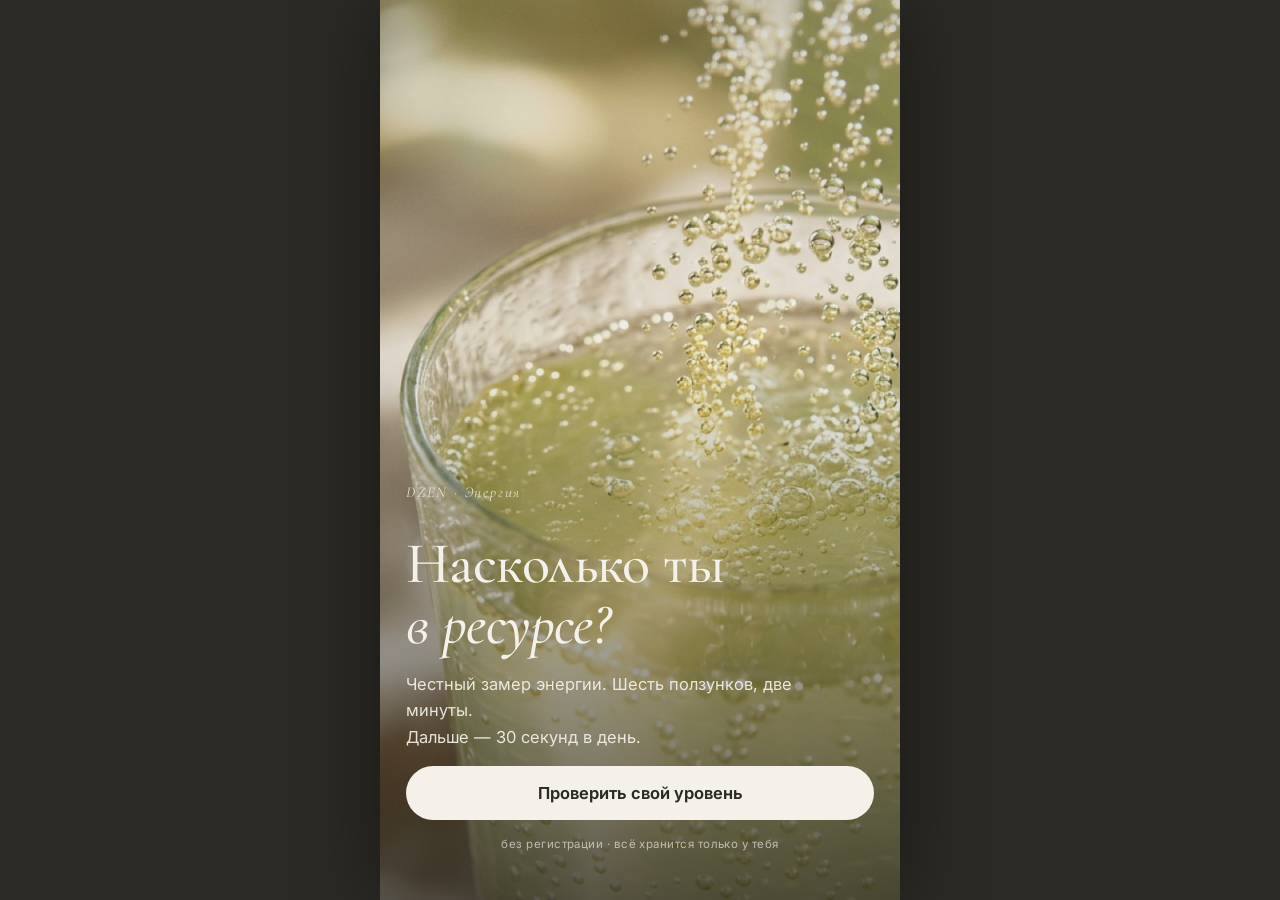
==== index.html @ 1c47b62d "DZEN Энергия — Версия 10.0: трекер ресурса, сезоны привычек, живые фоны Co-Authored-By: Claude Fable" ====
<!DOCTYPE html>
<html lang="ru">
<head>
<meta charset="UTF-8">
<meta name="viewport" content="width=device-width, initial-scale=1.0, viewport-fit=cover">
<title>DZEN · Энергия — насколько ты в ресурсе?</title>
<meta name="description" content="Честный замер энергии за 2 минуты. Одна привычка в фокусе. 7 дней — один сезон. Газировка, после которой чувствуешь себя лучше.">
<meta property="og:title" content="DZEN · Энергия — насколько ты в ресурсе?">
<meta property="og:description" content="Замерь уровень энергии за 2 минуты и запусти свой первый сезон из 7 серий.">
<meta property="og:image" content="assets/img/scene_hero.jpg">
<link rel="icon" href="data:image/svg+xml,<svg xmlns='http://www.w3.org/2000/svg' viewBox='0 0 100 100'><text y='.9em' font-size='90'>⚡</text></svg>">
<link rel="stylesheet" href="assets/style.css">
</head>
<body>
<div class="app" id="app">

  <!-- ЭКРАН 0 · ХИРО -->
  <section class="scr scr-cinema" id="scr-hero">
    <div class="cinefade" data-img-a="assets/img/scene_hero.jpg" data-img-b="assets/img/scene_hero_b.jpg"></div>
    <div class="cine-veil"></div>
    <div class="cine-content">
      <div class="brandline">DZEN · Энергия</div>
      <h1 class="display">Насколько ты<br><em>в&nbsp;ресурсе?</em></h1>
      <p class="cine-sub">Честный замер энергии. Шесть ползунков, две минуты.<br>Дальше — 30 секунд в день.</p>
      <button class="btn btn-light" id="btn-start">Проверить свой уровень</button>
      <div class="tiny cine-tiny">без регистрации · всё хранится только у тебя</div>
    </div>
  </section>

  <!-- ЭКРАНЫ ИСТОРИИ · 3 ПАНЕЛИ -->
  <section class="scr scr-cinema" id="scr-story1">
    <div class="cinefade" data-img-a="assets/img/scene_stress.jpg" data-img-b="assets/img/scene_stress_b.jpg"></div>
    <div class="cine-veil dark"></div>
    <div class="cine-content">
      <div class="story-step">1 / 3</div>
      <h2 class="display">Мир не даёт передышки</h2>
      <p class="cine-sub">Курс валют. Ставка ЦБ. Новости, от которых дёргается глаз.
      Стресс приходит снаружи — и списывает твою энергию, как подписка, которую ты не оформлял.</p>
      <button class="btn btn-light story-next">Дальше</button>
    </div>
  </section>

  <section class="scr scr-cinema" id="scr-story2">
    <div class="cinefade" data-img-a="assets/img/scene_joy.jpg" data-img-b="assets/img/scene_joy_b.jpg"></div>
    <div class="cine-veil"></div>
    <div class="cine-content">
      <div class="story-step">2 / 3</div>
      <h2 class="display">А ты сюда пришёл жить</h2>
      <p class="cine-sub">В комфорте, в балансе, с ощущением радости.
      Это не каприз — это то, ради чего всё затевалось.</p>
      <button class="btn btn-light story-next">Дальше</button>
    </div>
  </section>

  <section class="scr scr-cinema" id="scr-story3">
    <div class="cinefade" data-img-a="assets/img/scene_long.jpg" data-img-b="assets/img/scene_long_b.jpg"></div>
    <div class="cine-veil"></div>
    <div class="cine-content">
      <div class="story-step">3 / 3</div>
      <h2 class="display">И пусть это длится долго</h2>
      <p class="cine-sub">Радость легко занять у будущего себя.
      Привычки — это способ, которым сегодняшний кайф не превращается в завтрашний счёт.</p>
      <button class="btn btn-light" id="btn-to-quiz">Замерить энергию</button>
    </div>
  </section>

  <!-- КВИЗ · ПО ОДНОМУ ВОПРОСУ -->
  <section class="scr scr-paper" id="scr-quiz">
    <div class="quiz-top">
      <div class="quiz-progress" id="quiz-progress"></div>
      <button class="quiz-back" id="quiz-back" aria-label="Назад">←</button>
    </div>
    <div class="quiz-body" id="quiz-body"><!-- вопросы рисует JS --></div>
  </section>

  <!-- СЧИТАЕМ -->
  <section class="scr scr-paper scr-center" id="scr-calc">
    <div class="calc-can" id="calc-can"></div>
    <h2 class="display" id="calc-word">Считаем…</h2>
    <p class="sub" id="calc-line">Сверяем с внутренней бухгалтерией</p>
  </section>

  <!-- РЕЗУЛЬТАТ -->
  <section class="scr scr-paper" id="scr-result">
    <div class="pad">
      <div class="eyebrow">Твой индекс ресурса</div>
      <div class="bignum" id="res-num">0</div>
      <div class="res-scaleline"><div class="res-scalefill" id="res-fill"></div><div class="res-dot" id="res-dot"></div></div>
      <h2 id="res-verdict" class="res-verdict"></h2>
      <p class="sub" id="res-sub"></p>
      <div class="factors" id="res-factors"></div>
      <div class="leak-card" id="res-leak"></div>
      <button class="btn btn-ink" id="btn-to-shelf">Выбрать один фокус</button>
      <div class="tiny center">Дальше — самое важное: не всё сразу, а одна привычка.</div>
    </div>
  </section>

  <!-- ПОЛКА ПРИВЫЧЕК -->
  <section class="scr scr-paper" id="scr-shelf">
    <div class="pad">
      <div class="eyebrow">Сезон 1 · 7 серий</div>
      <h2>Выбери <em class="serif">одну</em> привычку</h2>
      <p class="sub">Не пять сразу. Одна. Семь дней подряд — это один сезон.
      Каждый день — одна серия по 30 секунд.</p>
    </div>
    <div class="shelf" id="shelf"><!-- постеры рисует JS --></div>
    <div class="pad">
      <div class="shelf-hint" id="shelf-hint"></div>
      <button class="btn btn-ink" id="btn-pick" disabled>Запустить сезон</button>
    </div>
  </section>

  <!-- ПЛАН / НАПОМИНАНИЕ -->
  <section class="scr scr-paper" id="scr-plan">
    <div class="pad">
      <div class="eyebrow">Сезон запущен</div>
      <h2 id="plan-title"></h2>
      <p class="sub">Серия 1 выходит сегодня. Зайди вечером, подвинь три ползунка —
      и день засчитан. Без самобичевания: сорвался — тоже данные.</p>
      <div class="plan-card">
        <div class="plan-row"><span>⏰</span><div><b>Напоминание</b><div class="small">Каждый вечер, чтобы серия не сорвалась</div></div></div>
        <div class="remind-time"><label class="small" for="remind-time">Время замера</label>
          <input type="time" id="remind-time" value="21:30"></div>
        <button class="btn btn-soft" id="btn-tg-remind">Напоминание в Telegram</button>
        <button class="btn btn-soft" id="btn-ics">Добавить в календарь</button>
      </div>
      <button class="btn btn-ink" id="btn-plan-done">Понял, до вечера</button>
    </div>
  </section>

  <!-- ЕЖЕДНЕВНЫЙ ЗАМЕР -->
  <section class="scr scr-paper" id="scr-check">
    <div class="pad">
      <div class="eyebrow" id="check-eyebrow">Серия 1 из 7</div>
      <h2>Замер дня</h2>
      <p class="sub">Три ползунка. Тридцать секунд. Честно.</p>
      <div id="check-sliders"></div>
      <button class="btn btn-ink" id="btn-check-done">День засчитан</button>
    </div>
  </section>

  <!-- РЕЗУЛЬТАТ ДНЯ -->
  <section class="scr scr-paper scr-center" id="scr-dayres">
    <div class="dayres-emoji" id="dayres-emoji">⚡</div>
    <h2 class="display" id="dayres-title"></h2>
    <p class="sub center pad-h" id="dayres-sub"></p>
    <div class="streak-pill" id="dayres-streak"></div>
    <button class="btn btn-ink" id="btn-dayres-home">К прогрессу</button>
  </section>

  <!-- ДОМ / ПРОГРЕСС -->
  <section class="scr scr-paper" id="scr-home">
    <div class="home-hero">
      <div class="cinefade" data-img-a="assets/img/scene_hero.jpg" data-img-b="assets/img/scene_hero_b.jpg"></div>
      <div class="cine-veil"></div>
      <div class="home-hero-content">
        <div class="brandline">DZEN · Энергия</div>
        <div class="home-season" id="home-season"></div>
        <div class="ring-wrap"><svg id="ring" viewBox="0 0 120 120"></svg>
          <div class="ring-center"><div class="ring-num" id="ring-num">0</div><div class="ring-label">из 7 серий</div></div>
        </div>
      </div>
    </div>
    <div class="pad">
      <button class="btn btn-ink" id="btn-go-check">Замерить день · 30 сек</button>
      <div class="home-checked tiny center" id="home-checked"></div>

      <div class="card">
        <div class="card-title">Энергия по дням</div>
        <svg id="spark" viewBox="0 0 300 90" preserveAspectRatio="none"></svg>
        <div class="spark-legend tiny" id="spark-legend"></div>
      </div>

      <div class="card" id="insight-card" hidden>
        <div class="card-title">Находка</div>
        <p id="insight-text" class="insight"></p>
      </div>

      <div class="card">
        <div class="card-title">Ачивки</div>
        <div class="achv-row" id="achv-row"></div>
      </div>

      <div class="card habit-card" id="habit-card"></div>

      <div class="dzen-banner">
        <img src="assets/img/poster_drink.jpg" alt="" class="dzen-banner-img">
        <div>
          <div class="serif dzen-banner-title">Энергия любит пузырьки</div>
          <p class="small">DZEN — газировка без сахара, с клетчаткой для микробиоты.
          Польза, которую не надо терпеть. Ищи в Додо Пицце.</p>
        </div>
      </div>

      <div class="home-foot tiny">
        <a href="#" id="btn-demo">показать, как будет через неделю · демо</a>
        <a href="#" id="btn-reset">начать заново</a>
      </div>
    </div>
  </section>

  <!-- АЧИВКА · ФИНАЛ СЕЗОНА -->
  <section class="scr scr-paper scr-center" id="scr-achieve">
    <canvas id="confetti"></canvas>
    <div class="achieve-wrap">
      <div class="eyebrow">Финал сезона</div>
      <canvas id="share-card" width="1080" height="1350"></canvas>
      <p class="sub center">Ты правда красавчик. Такое не стыдно показать.</p>
      <div class="share-row">
        <button class="btn btn-ink" id="btn-share-tg">Поделиться в Telegram</button>
        <button class="btn btn-soft" id="btn-share-save">Скачать картинку</button>
      </div>
      <button class="btn btn-soft" id="btn-achieve-next" hidden>Запустить сезон 2 · добавить привычку</button>
      <button class="btn btn-ghost" id="btn-achieve-home">К прогрессу</button>
    </div>
  </section>

  <!-- ШТОРКА TELEGRAM -->
  <div class="sheet" id="sheet-tg">
    <div class="sheet-card">
      <div class="sheet-grab"></div>
      <h3>Напоминание в Telegram</h3>
      <p class="small">Телеграм не умеет сам писать тебе по расписанию без бота — но есть трюк на 20 секунд:</p>
      <ol class="small sheet-list">
        <li>Нажми кнопку ниже — откроется Telegram с готовым сообщением.</li>
        <li>Отправь его себе в «Избранное».</li>
        <li>Зажми сообщение → «Отправить позже» → выбери завтрашний вечер. Повторишь за 2 секунды, когда придёт.</li>
      </ol>
      <button class="btn btn-ink" id="btn-tg-open">Открыть Telegram</button>
      <button class="btn btn-ghost sheet-close">Закрыть</button>
    </div>
  </div>

</div>
<script src="assets/app.js"></script>
</body>
</html>
---- assets/style.css ----
/* ============ DZEN · Энергия · Версия 10.0 ============ */

@font-face{
  font-family:'Cormorant Garamond';
  src:url('fonts/cormorant.ttf') format('truetype');
  font-weight:250 700; font-display:swap;
}
@font-face{
  font-family:'Cormorant Garamond';
  src:url('fonts/cormorant-italic.ttf') format('truetype');
  font-weight:250 700; font-style:italic; font-display:swap;
}
@font-face{
  font-family:'Inter';
  src:url('fonts/inter.ttf') format('truetype');
  font-weight:100 900; font-display:swap;
}

:root{
  --paper:#F4F1EA; --card:#FBFAF6; --ink:#2B2A26; --muted:#6E6A5F; --line:#DFDACE;
  --lime:#A8C96B; --lime-d:#56732E; --lime-l:#ECF0DD;
  --terra:#C0563E; --terra-l:#F4E3DD;
  --mango:#C2791B; --grape:#7A5C93;
  --night:#191813;
  --r:22px;
  --shadow:0 14px 40px rgba(43,42,38,.10);
}

*{margin:0;padding:0;box-sizing:border-box;-webkit-tap-highlight-color:transparent}
[hidden]{display:none!important}
html{scroll-behavior:smooth}
body{
  font-family:'Inter',-apple-system,system-ui,sans-serif;
  background:var(--ink); color:var(--ink);
  font-size:16px; line-height:1.55;
  -webkit-font-smoothing:antialiased;
}
.app{
  max-width:520px;margin:0 auto;min-height:100dvh;position:relative;
  background:var(--paper);overflow:hidden;
}

/* ---------- типографика ---------- */
.serif,.display{font-family:'Cormorant Garamond',Georgia,serif}
h1.display{font-size:clamp(42px,11vw,58px);font-weight:500;line-height:1.04;letter-spacing:-.01em}
h2.display{font-size:clamp(32px,8.5vw,44px);font-weight:500;line-height:1.08}
h1 em,h2 em{font-style:italic}
h2{font-size:clamp(24px,6.4vw,31px);font-weight:600;letter-spacing:-.015em;line-height:1.15;font-family:'Inter',sans-serif}
h2 .serif{font-style:italic;font-weight:500;font-size:1.12em}
h3{font-size:20px;font-weight:650}
.sub{color:var(--muted);font-size:16px;margin-top:12px}
.small{font-size:13.5px;color:var(--muted);line-height:1.5}
.tiny{font-size:11.5px;color:var(--muted);letter-spacing:.04em}
.center{text-align:center}
.eyebrow{
  font-size:11.5px;font-weight:650;letter-spacing:.14em;text-transform:uppercase;
  color:var(--lime-d);margin-bottom:10px;
}
.brandline{
  font-family:'Cormorant Garamond',serif;font-style:italic;font-size:15px;
  letter-spacing:.12em;opacity:.85;margin-bottom:14px;
}
.bignum{
  font-size:clamp(96px,30vw,150px);font-weight:250;line-height:.95;
  font-family:'Cormorant Garamond',serif;font-variant-numeric:tabular-nums;
  margin:6px 0 10px;
}

/* ---------- экраны ---------- */
.scr{display:none;min-height:100dvh;position:relative}
.scr.on{display:flex;flex-direction:column;animation:scrIn .55s cubic-bezier(.22,.9,.3,1)}
@keyframes scrIn{from{opacity:0;transform:translateY(14px)}to{opacity:1;transform:none}}
.scr-paper{background:var(--paper)}
.scr-center{align-items:center;justify-content:center;text-align:center;gap:6px}
.pad{padding:28px 22px 40px;display:flex;flex-direction:column;gap:14px}
.pad-h{padding:0 26px}

/* ---------- кино-экраны ---------- */
.scr-cinema{color:var(--paper);justify-content:flex-end}
.cinefade{position:absolute;inset:0;overflow:hidden;background:var(--night)}
.cinefade img{
  position:absolute;inset:0;width:100%;height:100%;object-fit:cover;
  opacity:0;transition:opacity 2.6s ease;
  animation:kenburns 18s ease-in-out infinite alternate;
}
.cinefade img.show{opacity:1}
@keyframes kenburns{from{transform:scale(1)}to{transform:scale(1.09) translateY(-1.5%)}}
.cine-veil{
  position:absolute;inset:0;
  background:linear-gradient(180deg,rgba(25,24,19,.18) 0%,rgba(25,24,19,.05) 38%,rgba(25,24,19,.72) 100%);
}
.cine-veil.dark{background:linear-gradient(180deg,rgba(25,24,19,.4),rgba(25,24,19,.86))}
.cine-content{
  position:relative;padding:34px 26px calc(46px + env(safe-area-inset-bottom));
  display:flex;flex-direction:column;gap:16px;
}
.cine-sub{font-size:16.5px;line-height:1.6;opacity:.92;max-width:40ch}
.cine-tiny{opacity:.66;color:var(--paper);text-align:center}
.story-step{
  font-size:11.5px;letter-spacing:.2em;opacity:.7;
  font-variant-numeric:tabular-nums;
}

/* ---------- кнопки ---------- */
.btn{
  border:0;border-radius:999px;padding:17px 26px;font-family:'Inter',sans-serif;
  font-size:16.5px;font-weight:650;cursor:pointer;width:100%;
  transition:transform .15s ease,box-shadow .15s ease,opacity .2s;
  touch-action:manipulation;
}
.btn:active{transform:scale(.97)}
.btn:disabled{opacity:.35;cursor:default}
.btn-light{background:var(--paper);color:var(--ink)}
.btn-ink{background:var(--ink);color:var(--paper);box-shadow:var(--shadow)}
.btn-soft{background:var(--lime-l);color:var(--lime-d)}
.btn-ghost{background:transparent;color:var(--muted);font-weight:550}
.btn:focus-visible{outline:3px solid var(--lime);outline-offset:2px}

/* ---------- квиз ---------- */
.quiz-top{padding:18px 22px 0;display:flex;flex-direction:column;gap:14px}
.quiz-progress{display:flex;gap:6px}
.quiz-progress i{flex:1;height:3px;border-radius:2px;background:var(--line);transition:background .3s}
.quiz-progress i.done{background:var(--lime-d)}
.quiz-back{
  background:none;border:0;font-size:22px;color:var(--muted);cursor:pointer;
  width:44px;height:44px;margin-left:-12px;border-radius:50%;
}
.quiz-body{flex:1;display:flex;flex-direction:column;padding:8px 22px 40px}
.q{display:flex;flex-direction:column;flex:1;animation:scrIn .45s ease}
.q-num{font-size:12px;letter-spacing:.16em;color:var(--muted);margin-bottom:14px;font-variant-numeric:tabular-nums}
.q h2{margin-bottom:8px}
.q-expl{
  margin-top:14px;background:var(--card);border:1px solid var(--line);
  border-radius:16px;padding:14px 16px;font-size:13.5px;color:var(--muted);line-height:1.55;
}
.q-expl b{color:var(--ink)}
.q-expl summary{cursor:pointer;font-weight:650;color:var(--lime-d);list-style:none;font-size:13.5px}
.q-expl summary::before{content:'?  ';font-weight:700}
.q-mid{flex:1;display:flex;flex-direction:column;justify-content:center;gap:8px;min-height:220px}
.q-value{
  text-align:center;font-family:'Cormorant Garamond',serif;font-weight:400;
  font-size:clamp(60px,20vw,92px);line-height:1;font-variant-numeric:tabular-nums;
  transition:color .2s;
}
.q-word{text-align:center;font-size:15px;color:var(--muted);min-height:24px;font-weight:550}
.q-foot{display:flex;flex-direction:column;gap:10px}

/* ползунок */
.sld{--fill:0%;--tint:var(--lime-d);position:relative;padding:18px 0}
.sld input{
  -webkit-appearance:none;appearance:none;width:100%;height:56px;background:none;
  cursor:pointer;position:relative;z-index:2;
}
.sld-track{
  position:absolute;left:0;right:0;top:50%;height:14px;transform:translateY(-50%);
  border-radius:99px;background:var(--line);overflow:hidden;
}
.sld-fill{
  position:absolute;left:0;top:0;bottom:0;width:var(--fill);
  background:linear-gradient(90deg,var(--lime) 0%,var(--tint) 100%);
  border-radius:99px;transition:width .06s linear;
}
.sld input::-webkit-slider-thumb{
  -webkit-appearance:none;width:34px;height:34px;border-radius:50%;
  background:var(--card);border:3px solid var(--ink);
  box-shadow:0 4px 14px rgba(43,42,38,.25);
}
.sld input::-moz-range-thumb{
  width:30px;height:30px;border-radius:50%;background:var(--card);
  border:3px solid var(--ink);box-shadow:0 4px 14px rgba(43,42,38,.25);
}
.sld-ends{display:flex;justify-content:space-between;font-size:12px;color:var(--muted);margin-top:-6px}

/* банка-ползунок энергии */
.can-viz{display:flex;justify-content:center;margin-bottom:4px}
.can-viz svg{width:104px;height:168px;overflow:visible}

/* ---------- считаем ---------- */
.calc-can{width:110px;height:178px;margin-bottom:18px}
#calc-line{min-height:24px}

/* ---------- результат ---------- */
.res-scaleline{position:relative;height:10px;border-radius:99px;margin:6px 0 18px;
  background:linear-gradient(90deg,var(--terra),var(--mango),var(--lime))}
.res-scalefill{display:none}
.res-dot{
  position:absolute;top:50%;left:0;width:22px;height:22px;border-radius:50%;
  background:var(--card);border:3px solid var(--ink);transform:translate(-50%,-50%);
  transition:left 1.4s cubic-bezier(.22,.9,.3,1);
}
.res-verdict{margin-top:4px}
.factors{display:flex;flex-direction:column;gap:10px;margin:10px 0}
.factor{display:grid;grid-template-columns:120px 1fr 34px;gap:10px;align-items:center;font-size:13.5px}
.factor .fbar{height:8px;border-radius:99px;background:var(--line);overflow:hidden}
.factor .fbar i{display:block;height:100%;border-radius:99px;background:var(--lime);width:0;transition:width 1s ease .3s}
.factor.low .fbar i{background:var(--terra)}
.factor .fval{text-align:right;color:var(--muted);font-variant-numeric:tabular-nums}
.leak-card{
  background:var(--terra-l);border-radius:var(--r);padding:16px 18px;font-size:14.5px;
  color:var(--ink);line-height:1.55;
}
.leak-card b{color:var(--terra)}

/* ---------- полка ---------- */
.shelf{
  display:flex;gap:14px;overflow-x:auto;padding:6px 22px 18px;
  scroll-snap-type:x mandatory;scrollbar-width:none;
}
.shelf::-webkit-scrollbar{display:none}
.poster{
  flex:0 0 62%;scroll-snap-align:center;border-radius:var(--r);overflow:hidden;
  position:relative;aspect-ratio:2/3;cursor:pointer;border:0;padding:0;text-align:left;
  background:var(--card);
  transition:transform .3s cubic-bezier(.22,.9,.3,1),box-shadow .3s;
  box-shadow:0 8px 26px rgba(43,42,38,.12);
}
.poster img{position:absolute;inset:0;width:100%;height:100%;object-fit:cover}
.poster-veil{
  position:absolute;inset:0;
  background:linear-gradient(180deg,transparent 42%,rgba(25,24,19,.78));
}
.poster-txt{position:absolute;left:16px;right:16px;bottom:14px;color:var(--paper)}
.poster-title{font-family:'Cormorant Garamond',serif;font-size:24px;font-weight:600;line-height:1.1}
.poster-line{font-size:12.5px;opacity:.85;margin-top:4px;line-height:1.4}
.poster-badge{
  position:absolute;top:12px;left:12px;background:rgba(25,24,19,.55);color:var(--paper);
  backdrop-filter:blur(6px);border-radius:99px;padding:5px 11px;font-size:11px;letter-spacing:.06em;
}
.poster-check{
  position:absolute;top:12px;right:12px;width:30px;height:30px;border-radius:50%;
  background:var(--lime);color:var(--ink);display:none;align-items:center;justify-content:center;
  font-weight:800;font-size:16px;box-shadow:0 4px 12px rgba(0,0,0,.3);
}
.poster.sel{transform:scale(1.03);box-shadow:0 0 0 3px var(--lime),0 16px 40px rgba(43,42,38,.25)}
.poster.sel .poster-check{display:flex}
.shelf-hint{min-height:44px;font-size:14px;color:var(--muted);text-align:center;line-height:1.5}
.shelf-hint b{color:var(--lime-d)}

/* ---------- план ---------- */
.plan-card{
  background:var(--card);border:1px solid var(--line);border-radius:var(--r);
  padding:18px;display:flex;flex-direction:column;gap:12px;
}
.plan-row{display:flex;gap:12px;align-items:flex-start;font-size:15px}
.plan-row span{font-size:22px}
.remind-time{display:flex;align-items:center;justify-content:space-between;gap:10px}
.remind-time input{
  border:1px solid var(--line);background:var(--paper);border-radius:12px;
  padding:10px 14px;font-family:'Inter',sans-serif;font-size:16px;color:var(--ink);
}

/* ---------- ежедневный замер ---------- */
.check-block{margin:8px 0 4px}
.check-q{font-size:17px;font-weight:650;margin-bottom:2px}
.check-word{font-size:13.5px;color:var(--muted);min-height:20px;text-align:right;font-weight:550}

/* ---------- итог дня ---------- */
.dayres-emoji{font-size:64px;animation:pop .7s cubic-bezier(.2,1.6,.4,1)}
@keyframes pop{from{transform:scale(0)}to{transform:scale(1)}}
.streak-pill{
  background:var(--lime-l);color:var(--lime-d);font-weight:700;border-radius:99px;
  padding:10px 20px;font-size:15px;margin:10px 0 16px;
}
#btn-dayres-home{width:auto;padding:17px 44px}

/* ---------- дом ---------- */
.home-hero{position:relative;min-height:390px;display:flex;color:var(--paper)}
.home-hero .cine-veil{background:linear-gradient(180deg,rgba(25,24,19,.25),rgba(25,24,19,.66))}
.home-hero-content{
  position:relative;flex:1;display:flex;flex-direction:column;align-items:center;
  justify-content:center;gap:8px;padding:36px 22px 30px;text-align:center;
}
.home-season{font-size:13px;letter-spacing:.14em;text-transform:uppercase;opacity:.85}
.ring-wrap{position:relative;width:190px;height:190px;margin-top:6px}
.ring-wrap svg{width:100%;height:100%;transform:rotate(-90deg)}
.ring-center{position:absolute;inset:0;display:flex;flex-direction:column;align-items:center;justify-content:center}
.ring-num{font-family:'Inter',sans-serif;font-size:56px;font-weight:250;line-height:1;font-variant-numeric:tabular-nums}
.ring-label{font-size:12px;opacity:.8;letter-spacing:.06em}
.home-checked{min-height:20px;margin-top:-6px}
.card{
  background:var(--card);border:1px solid var(--line);border-radius:var(--r);
  padding:18px;display:flex;flex-direction:column;gap:10px;
}
.card-title{font-size:12px;font-weight:700;letter-spacing:.12em;text-transform:uppercase;color:var(--muted)}
#spark{width:100%;height:90px}
.spark-legend{display:flex;justify-content:space-between}
.insight{font-size:15px;line-height:1.55}
.achv-row{display:flex;gap:10px;flex-wrap:wrap}
.achv{
  display:flex;flex-direction:column;align-items:center;gap:4px;width:72px;text-align:center;
}
.achv .a-ic{
  width:56px;height:56px;border-radius:50%;display:flex;align-items:center;justify-content:center;
  font-size:24px;background:var(--lime-l);
}
.achv.locked .a-ic{background:var(--paper);border:1px dashed var(--line);filter:grayscale(1);opacity:.5}
.achv .a-t{font-size:10.5px;color:var(--muted);line-height:1.25}
.habit-card{gap:6px}
.habit-card .h-title{font-family:'Cormorant Garamond',serif;font-size:23px;font-weight:600}
.habit-card .h-actions{display:flex;flex-direction:column;gap:8px;margin-top:8px}
.dzen-banner{
  display:flex;gap:14px;align-items:center;background:var(--lime-l);
  border-radius:var(--r);padding:14px;
}
.dzen-banner-img{width:76px;height:100px;object-fit:cover;border-radius:14px;flex:none}
.dzen-banner-title{font-size:21px;font-weight:600;margin-bottom:4px}
.home-foot{display:flex;justify-content:space-between;padding:6px 2px 20px}
.home-foot a{color:var(--muted)}

/* ---------- ачивка / шер ---------- */
#confetti{position:absolute;inset:0;width:100%;height:100%;pointer-events:none}
.achieve-wrap{
  position:relative;display:flex;flex-direction:column;gap:14px;align-items:center;
  padding:40px 22px 46px;width:100%;
}
#share-card{
  width:min(84%,340px);border-radius:20px;box-shadow:0 24px 60px rgba(43,42,38,.3);
  animation:pop .8s cubic-bezier(.2,1.4,.4,1);
}
.share-row{display:flex;flex-direction:column;gap:10px;width:100%}

/* ---------- шторка ---------- */
.sheet{
  position:fixed;inset:0;background:rgba(25,24,19,.5);z-index:50;display:none;
  align-items:flex-end;justify-content:center;
}
.sheet.on{display:flex;animation:fadeIn .3s ease}
@keyframes fadeIn{from{opacity:0}to{opacity:1}}
.sheet-card{
  background:var(--paper);border-radius:26px 26px 0 0;padding:14px 22px calc(30px + env(safe-area-inset-bottom));
  width:100%;max-width:520px;display:flex;flex-direction:column;gap:12px;
  animation:sheetUp .35s cubic-bezier(.22,.9,.3,1);
}
@keyframes sheetUp{from{transform:translateY(60%)}to{transform:none}}
.sheet-grab{width:42px;height:4px;border-radius:2px;background:var(--line);margin:0 auto 4px}
.sheet-list{padding-left:20px;display:flex;flex-direction:column;gap:6px}

/* ---------- прочее ---------- */
@media (prefers-reduced-motion:reduce){
  *,*::before,*::after{animation-duration:.001s !important;transition-duration:.001s !important}
  .cinefade img{animation:none}
}
@media (min-width:560px){
  body{padding:0}
  .app{box-shadow:0 0 80px rgba(0,0,0,.45)}
}
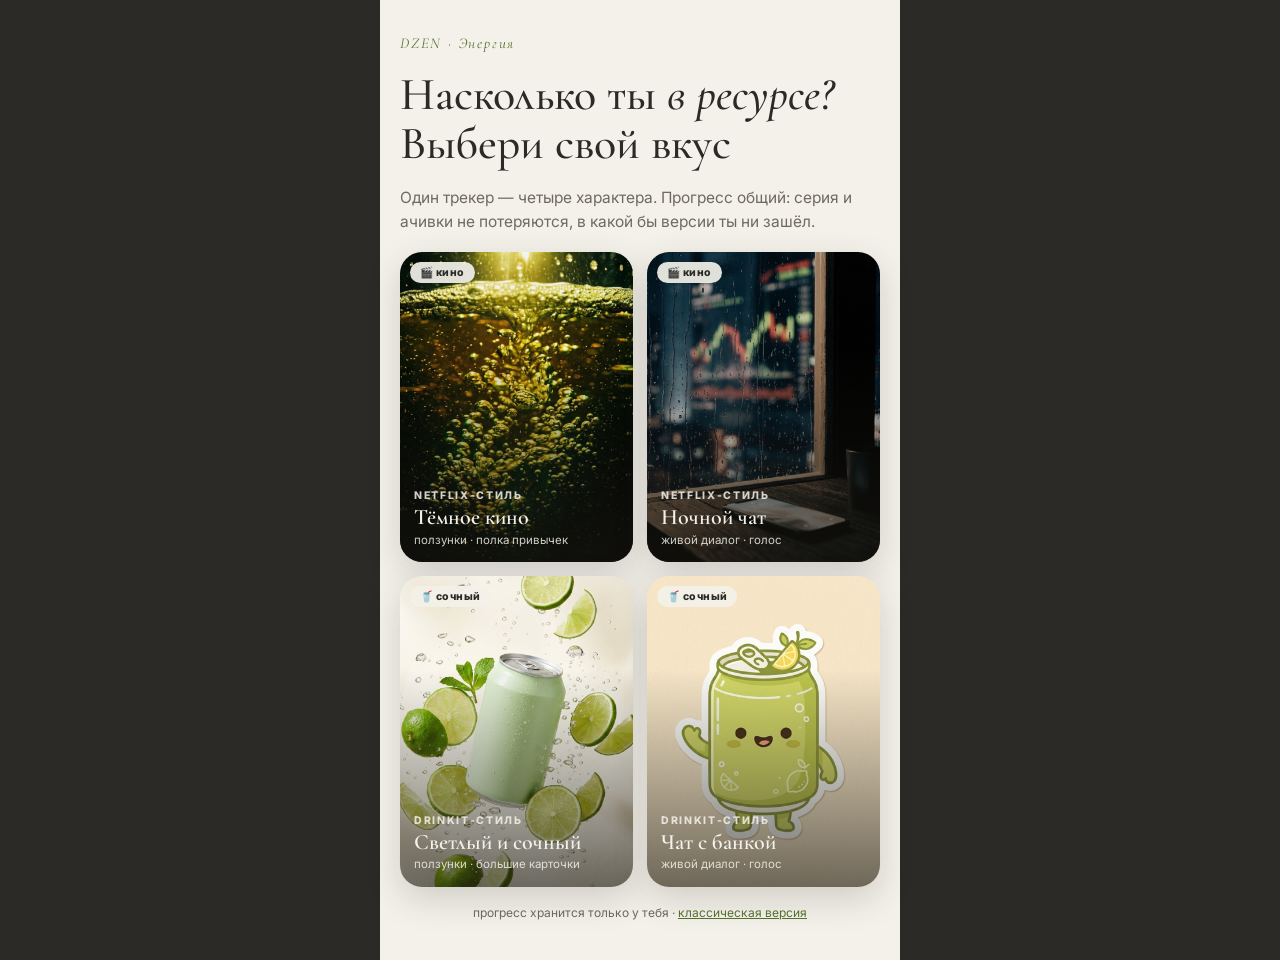
==== commit 5b2b0ee7: "4 версии: Netflix/Drinkit × ползунки/чат, хаб выбора, иконка DZEN, короткий старт Co-Authored-By: Cl" ====
--- a/index.html
+++ b/index.html
@@ -3,235 +3,79 @@
 <head>
 <meta charset="UTF-8">
 <meta name="viewport" content="width=device-width, initial-scale=1.0, viewport-fit=cover">
-<title>DZEN · Энергия — насколько ты в ресурсе?</title>
-<meta name="description" content="Честный замер энергии за 2 минуты. Одна привычка в фокусе. 7 дней — один сезон. Газировка, после которой чувствуешь себя лучше.">
-<meta property="og:title" content="DZEN · Энергия — насколько ты в ресурсе?">
-<meta property="og:description" content="Замерь уровень энергии за 2 минуты и запусти свой первый сезон из 7 серий.">
-<meta property="og:image" content="assets/img/scene_hero.jpg">
-<link rel="icon" href="data:image/svg+xml,<svg xmlns='http://www.w3.org/2000/svg' viewBox='0 0 100 100'><text y='.9em' font-size='90'>⚡</text></svg>">
-<link rel="stylesheet" href="assets/style.css">
+<title>DZEN · Энергия — выбери свою версию</title>
+<meta name="description" content="Трекер энергии DZEN: замер за минуту, одна привычка на 7 дней, сезоны и ачивки. Четыре версии — выбери свой вкус.">
+<meta name="apple-mobile-web-app-title" content="DZEN">
+<meta name="theme-color" content="#F4F1EA">
+<link rel="apple-touch-icon" href="assets/img/icon-180.png">
+<link rel="icon" href="assets/img/icon-180.png">
+<style>
+@font-face{font-family:'Cormorant Garamond';src:url('assets/fonts/cormorant.ttf') format('truetype');font-weight:250 700;font-display:swap}
+@font-face{font-family:'Cormorant Garamond';src:url('assets/fonts/cormorant-italic.ttf') format('truetype');font-weight:250 700;font-style:italic;font-display:swap}
+@font-face{font-family:'Inter';src:url('assets/fonts/inter.ttf') format('truetype');font-weight:100 900;font-display:swap}
+*{margin:0;padding:0;box-sizing:border-box;-webkit-tap-highlight-color:transparent}
+body{font-family:'Inter',system-ui,sans-serif;background:#2B2A26;color:#2B2A26;-webkit-font-smoothing:antialiased}
+.wrap{max-width:520px;margin:0 auto;min-height:100dvh;background:#F4F1EA;padding:34px 20px 40px;display:flex;flex-direction:column;gap:18px}
+.brand{font-family:'Cormorant Garamond',serif;font-style:italic;font-size:15px;letter-spacing:.12em;color:#56732E}
+h1{font-family:'Cormorant Garamond',serif;font-weight:500;font-size:clamp(34px,9vw,46px);line-height:1.06}
+h1 em{font-style:italic}
+.sub{color:#6E6A5F;font-size:15.5px;line-height:1.55}
+.cont{background:#2B2A26;color:#F4F1EA;border-radius:18px;padding:16px 18px;text-decoration:none;
+  font-weight:700;text-align:center;display:none;box-shadow:0 14px 40px rgba(43,42,38,.25)}
+.grid{display:grid;grid-template-columns:1fr 1fr;gap:14px}
+.vcard{position:relative;border-radius:22px;overflow:hidden;aspect-ratio:3/4;text-decoration:none;color:#F4F1EA;
+  display:flex;box-shadow:0 12px 34px rgba(43,42,38,.18);transition:transform .25s cubic-bezier(.22,.9,.3,1)}
+.vcard:active{transform:scale(.97)}
+.vcard img{position:absolute;inset:0;width:100%;height:100%;object-fit:cover}
+.vcard .veil{position:absolute;inset:0;background:linear-gradient(180deg,rgba(20,19,15,.05) 30%,rgba(20,19,15,.78))}
+.vcard.light .veil{background:linear-gradient(180deg,rgba(20,19,15,0) 30%,rgba(20,19,15,.6))}
+.vc-txt{position:relative;margin-top:auto;padding:14px}
+.vc-kind{font-size:10.5px;letter-spacing:.16em;text-transform:uppercase;opacity:.85;font-weight:800}
+.vc-title{font-family:'Cormorant Garamond',serif;font-size:22px;font-weight:600;line-height:1.1;margin-top:3px}
+.vc-note{font-size:11.5px;opacity:.85;margin-top:3px;line-height:1.35}
+.foot{text-align:center;font-size:12px;color:#6E6A5F}
+.foot a{color:#56732E}
+.tag{position:absolute;top:10px;left:10px;background:rgba(244,241,234,.92);color:#2B2A26;border-radius:99px;
+  padding:4px 10px;font-size:10.5px;font-weight:800;letter-spacing:.04em}
+</style>
 </head>
 <body>
-<div class="app" id="app">
-
-  <!-- ЭКРАН 0 · ХИРО -->
-  <section class="scr scr-cinema" id="scr-hero">
-    <div class="cinefade" data-img-a="assets/img/scene_hero.jpg" data-img-b="assets/img/scene_hero_b.jpg"></div>
-    <div class="cine-veil"></div>
-    <div class="cine-content">
-      <div class="brandline">DZEN · Энергия</div>
-      <h1 class="display">Насколько ты<br><em>в&nbsp;ресурсе?</em></h1>
-      <p class="cine-sub">Честный замер энергии. Шесть ползунков, две минуты.<br>Дальше — 30 секунд в день.</p>
-      <button class="btn btn-light" id="btn-start">Проверить свой уровень</button>
-      <div class="tiny cine-tiny">без регистрации · всё хранится только у тебя</div>
-    </div>
-  </section>
-
-  <!-- ЭКРАНЫ ИСТОРИИ · 3 ПАНЕЛИ -->
-  <section class="scr scr-cinema" id="scr-story1">
-    <div class="cinefade" data-img-a="assets/img/scene_stress.jpg" data-img-b="assets/img/scene_stress_b.jpg"></div>
-    <div class="cine-veil dark"></div>
-    <div class="cine-content">
-      <div class="story-step">1 / 3</div>
-      <h2 class="display">Мир не даёт передышки</h2>
-      <p class="cine-sub">Курс валют. Ставка ЦБ. Новости, от которых дёргается глаз.
-      Стресс приходит снаружи — и списывает твою энергию, как подписка, которую ты не оформлял.</p>
-      <button class="btn btn-light story-next">Дальше</button>
-    </div>
-  </section>
-
-  <section class="scr scr-cinema" id="scr-story2">
-    <div class="cinefade" data-img-a="assets/img/scene_joy.jpg" data-img-b="assets/img/scene_joy_b.jpg"></div>
-    <div class="cine-veil"></div>
-    <div class="cine-content">
-      <div class="story-step">2 / 3</div>
-      <h2 class="display">А ты сюда пришёл жить</h2>
-      <p class="cine-sub">В комфорте, в балансе, с ощущением радости.
-      Это не каприз — это то, ради чего всё затевалось.</p>
-      <button class="btn btn-light story-next">Дальше</button>
-    </div>
-  </section>
-
-  <section class="scr scr-cinema" id="scr-story3">
-    <div class="cinefade" data-img-a="assets/img/scene_long.jpg" data-img-b="assets/img/scene_long_b.jpg"></div>
-    <div class="cine-veil"></div>
-    <div class="cine-content">
-      <div class="story-step">3 / 3</div>
-      <h2 class="display">И пусть это длится долго</h2>
-      <p class="cine-sub">Радость легко занять у будущего себя.
-      Привычки — это способ, которым сегодняшний кайф не превращается в завтрашний счёт.</p>
-      <button class="btn btn-light" id="btn-to-quiz">Замерить энергию</button>
-    </div>
-  </section>
-
-  <!-- КВИЗ · ПО ОДНОМУ ВОПРОСУ -->
-  <section class="scr scr-paper" id="scr-quiz">
-    <div class="quiz-top">
-      <div class="quiz-progress" id="quiz-progress"></div>
-      <button class="quiz-back" id="quiz-back" aria-label="Назад">←</button>
-    </div>
-    <div class="quiz-body" id="quiz-body"><!-- вопросы рисует JS --></div>
-  </section>
-
-  <!-- СЧИТАЕМ -->
-  <section class="scr scr-paper scr-center" id="scr-calc">
-    <div class="calc-can" id="calc-can"></div>
-    <h2 class="display" id="calc-word">Считаем…</h2>
-    <p class="sub" id="calc-line">Сверяем с внутренней бухгалтерией</p>
-  </section>
-
-  <!-- РЕЗУЛЬТАТ -->
-  <section class="scr scr-paper" id="scr-result">
-    <div class="pad">
-      <div class="eyebrow">Твой индекс ресурса</div>
-      <div class="bignum" id="res-num">0</div>
-      <div class="res-scaleline"><div class="res-scalefill" id="res-fill"></div><div class="res-dot" id="res-dot"></div></div>
-      <h2 id="res-verdict" class="res-verdict"></h2>
-      <p class="sub" id="res-sub"></p>
-      <div class="factors" id="res-factors"></div>
-      <div class="leak-card" id="res-leak"></div>
-      <button class="btn btn-ink" id="btn-to-shelf">Выбрать один фокус</button>
-      <div class="tiny center">Дальше — самое важное: не всё сразу, а одна привычка.</div>
-    </div>
-  </section>
-
-  <!-- ПОЛКА ПРИВЫЧЕК -->
-  <section class="scr scr-paper" id="scr-shelf">
-    <div class="pad">
-      <div class="eyebrow">Сезон 1 · 7 серий</div>
-      <h2>Выбери <em class="serif">одну</em> привычку</h2>
-      <p class="sub">Не пять сразу. Одна. Семь дней подряд — это один сезон.
-      Каждый день — одна серия по 30 секунд.</p>
-    </div>
-    <div class="shelf" id="shelf"><!-- постеры рисует JS --></div>
-    <div class="pad">
-      <div class="shelf-hint" id="shelf-hint"></div>
-      <button class="btn btn-ink" id="btn-pick" disabled>Запустить сезон</button>
-    </div>
-  </section>
-
-  <!-- ПЛАН / НАПОМИНАНИЕ -->
-  <section class="scr scr-paper" id="scr-plan">
-    <div class="pad">
-      <div class="eyebrow">Сезон запущен</div>
-      <h2 id="plan-title"></h2>
-      <p class="sub">Серия 1 выходит сегодня. Зайди вечером, подвинь три ползунка —
-      и день засчитан. Без самобичевания: сорвался — тоже данные.</p>
-      <div class="plan-card">
-        <div class="plan-row"><span>⏰</span><div><b>Напоминание</b><div class="small">Каждый вечер, чтобы серия не сорвалась</div></div></div>
-        <div class="remind-time"><label class="small" for="remind-time">Время замера</label>
-          <input type="time" id="remind-time" value="21:30"></div>
-        <button class="btn btn-soft" id="btn-tg-remind">Напоминание в Telegram</button>
-        <button class="btn btn-soft" id="btn-ics">Добавить в календарь</button>
-      </div>
-      <button class="btn btn-ink" id="btn-plan-done">Понял, до вечера</button>
-    </div>
-  </section>
-
-  <!-- ЕЖЕДНЕВНЫЙ ЗАМЕР -->
-  <section class="scr scr-paper" id="scr-check">
-    <div class="pad">
-      <div class="eyebrow" id="check-eyebrow">Серия 1 из 7</div>
-      <h2>Замер дня</h2>
-      <p class="sub">Три ползунка. Тридцать секунд. Честно.</p>
-      <div id="check-sliders"></div>
-      <button class="btn btn-ink" id="btn-check-done">День засчитан</button>
-    </div>
-  </section>
-
-  <!-- РЕЗУЛЬТАТ ДНЯ -->
-  <section class="scr scr-paper scr-center" id="scr-dayres">
-    <div class="dayres-emoji" id="dayres-emoji">⚡</div>
-    <h2 class="display" id="dayres-title"></h2>
-    <p class="sub center pad-h" id="dayres-sub"></p>
-    <div class="streak-pill" id="dayres-streak"></div>
-    <button class="btn btn-ink" id="btn-dayres-home">К прогрессу</button>
-  </section>
-
-  <!-- ДОМ / ПРОГРЕСС -->
-  <section class="scr scr-paper" id="scr-home">
-    <div class="home-hero">
-      <div class="cinefade" data-img-a="assets/img/scene_hero.jpg" data-img-b="assets/img/scene_hero_b.jpg"></div>
-      <div class="cine-veil"></div>
-      <div class="home-hero-content">
-        <div class="brandline">DZEN · Энергия</div>
-        <div class="home-season" id="home-season"></div>
-        <div class="ring-wrap"><svg id="ring" viewBox="0 0 120 120"></svg>
-          <div class="ring-center"><div class="ring-num" id="ring-num">0</div><div class="ring-label">из 7 серий</div></div>
-        </div>
-      </div>
-    </div>
-    <div class="pad">
-      <button class="btn btn-ink" id="btn-go-check">Замерить день · 30 сек</button>
-      <div class="home-checked tiny center" id="home-checked"></div>
-
-      <div class="card">
-        <div class="card-title">Энергия по дням</div>
-        <svg id="spark" viewBox="0 0 300 90" preserveAspectRatio="none"></svg>
-        <div class="spark-legend tiny" id="spark-legend"></div>
-      </div>
-
-      <div class="card" id="insight-card" hidden>
-        <div class="card-title">Находка</div>
-        <p id="insight-text" class="insight"></p>
-      </div>
-
-      <div class="card">
-        <div class="card-title">Ачивки</div>
-        <div class="achv-row" id="achv-row"></div>
-      </div>
-
-      <div class="card habit-card" id="habit-card"></div>
-
-      <div class="dzen-banner">
-        <img src="assets/img/poster_drink.jpg" alt="" class="dzen-banner-img">
-        <div>
-          <div class="serif dzen-banner-title">Энергия любит пузырьки</div>
-          <p class="small">DZEN — газировка без сахара, с клетчаткой для микробиоты.
-          Польза, которую не надо терпеть. Ищи в Додо Пицце.</p>
-        </div>
-      </div>
-
-      <div class="home-foot tiny">
-        <a href="#" id="btn-demo">показать, как будет через неделю · демо</a>
-        <a href="#" id="btn-reset">начать заново</a>
-      </div>
-    </div>
-  </section>
-
-  <!-- АЧИВКА · ФИНАЛ СЕЗОНА -->
-  <section class="scr scr-paper scr-center" id="scr-achieve">
-    <canvas id="confetti"></canvas>
-    <div class="achieve-wrap">
-      <div class="eyebrow">Финал сезона</div>
-      <canvas id="share-card" width="1080" height="1350"></canvas>
-      <p class="sub center">Ты правда красавчик. Такое не стыдно показать.</p>
-      <div class="share-row">
-        <button class="btn btn-ink" id="btn-share-tg">Поделиться в Telegram</button>
-        <button class="btn btn-soft" id="btn-share-save">Скачать картинку</button>
-      </div>
-      <button class="btn btn-soft" id="btn-achieve-next" hidden>Запустить сезон 2 · добавить привычку</button>
-      <button class="btn btn-ghost" id="btn-achieve-home">К прогрессу</button>
-    </div>
-  </section>
-
-  <!-- ШТОРКА TELEGRAM -->
-  <div class="sheet" id="sheet-tg">
-    <div class="sheet-card">
-      <div class="sheet-grab"></div>
-      <h3>Напоминание в Telegram</h3>
-      <p class="small">Телеграм не умеет сам писать тебе по расписанию без бота — но есть трюк на 20 секунд:</p>
-      <ol class="small sheet-list">
-        <li>Нажми кнопку ниже — откроется Telegram с готовым сообщением.</li>
-        <li>Отправь его себе в «Избранное».</li>
-        <li>Зажми сообщение → «Отправить позже» → выбери завтрашний вечер. Повторишь за 2 секунды, когда придёт.</li>
-      </ol>
-      <button class="btn btn-ink" id="btn-tg-open">Открыть Telegram</button>
-      <button class="btn btn-ghost sheet-close">Закрыть</button>
-    </div>
+<div class="wrap">
+  <div class="brand">DZEN · Энергия</div>
+  <h1>Насколько ты <em>в ресурсе?</em><br>Выбери свой вкус</h1>
+  <p class="sub">Один трекер — четыре характера. Прогресс общий: серия и ачивки не потеряются, в какой бы версии ты ни зашёл.</p>
+  <a class="cont" id="cont" href="#">Продолжить, где остановился →</a>
+  <div class="grid">
+    <a class="vcard" href="nf/">
+      <img src="assets/img/nf_hero.jpg" alt=""><div class="veil"></div>
+      <div class="tag">🎬 кино</div>
+      <div class="vc-txt"><div class="vc-kind">Netflix-стиль</div><div class="vc-title">Тёмное кино</div>
+      <div class="vc-note">ползунки · полка привычек</div></div></a>
+    <a class="vcard" href="nf-chat/">
+      <img src="assets/img/scene_stress.jpg" alt=""><div class="veil"></div>
+      <div class="tag">🎬 кино</div>
+      <div class="vc-txt"><div class="vc-kind">Netflix-стиль</div><div class="vc-title">Ночной чат</div>
+      <div class="vc-note">живой диалог · голос</div></div></a>
+    <a class="vcard light" href="dk/">
+      <img src="assets/img/dk_hero.jpg" alt=""><div class="veil"></div>
+      <div class="tag">🥤 сочный</div>
+      <div class="vc-txt"><div class="vc-kind">Drinkit-стиль</div><div class="vc-title">Светлый и сочный</div>
+      <div class="vc-note">ползунки · большие карточки</div></div></a>
+    <a class="vcard light" href="dk-chat/">
+      <img src="assets/img/mascot.jpg" alt=""><div class="veil"></div>
+      <div class="tag">🥤 сочный</div>
+      <div class="vc-txt"><div class="vc-kind">Drinkit-стиль</div><div class="vc-title">Чат с банкой</div>
+      <div class="vc-note">живой диалог · голос</div></div></a>
   </div>
-
+  <div class="foot">прогресс хранится только у тебя · <a href="classic/">классическая версия</a></div>
 </div>
-<script src="assets/app.js"></script>
+<script>
+try{
+  var v=localStorage.getItem('dzen10.variant');
+  var has=localStorage.getItem('dzen10');
+  if(v&&has&&v!=='/dzen-energy/'&&v.indexOf('classic')<0){
+    var c=document.getElementById('cont');c.href='.'+v.replace(/^\/dzen-energy/,'');c.style.display='block';}
+}catch(e){}
+</script>
 </body>
 </html>
